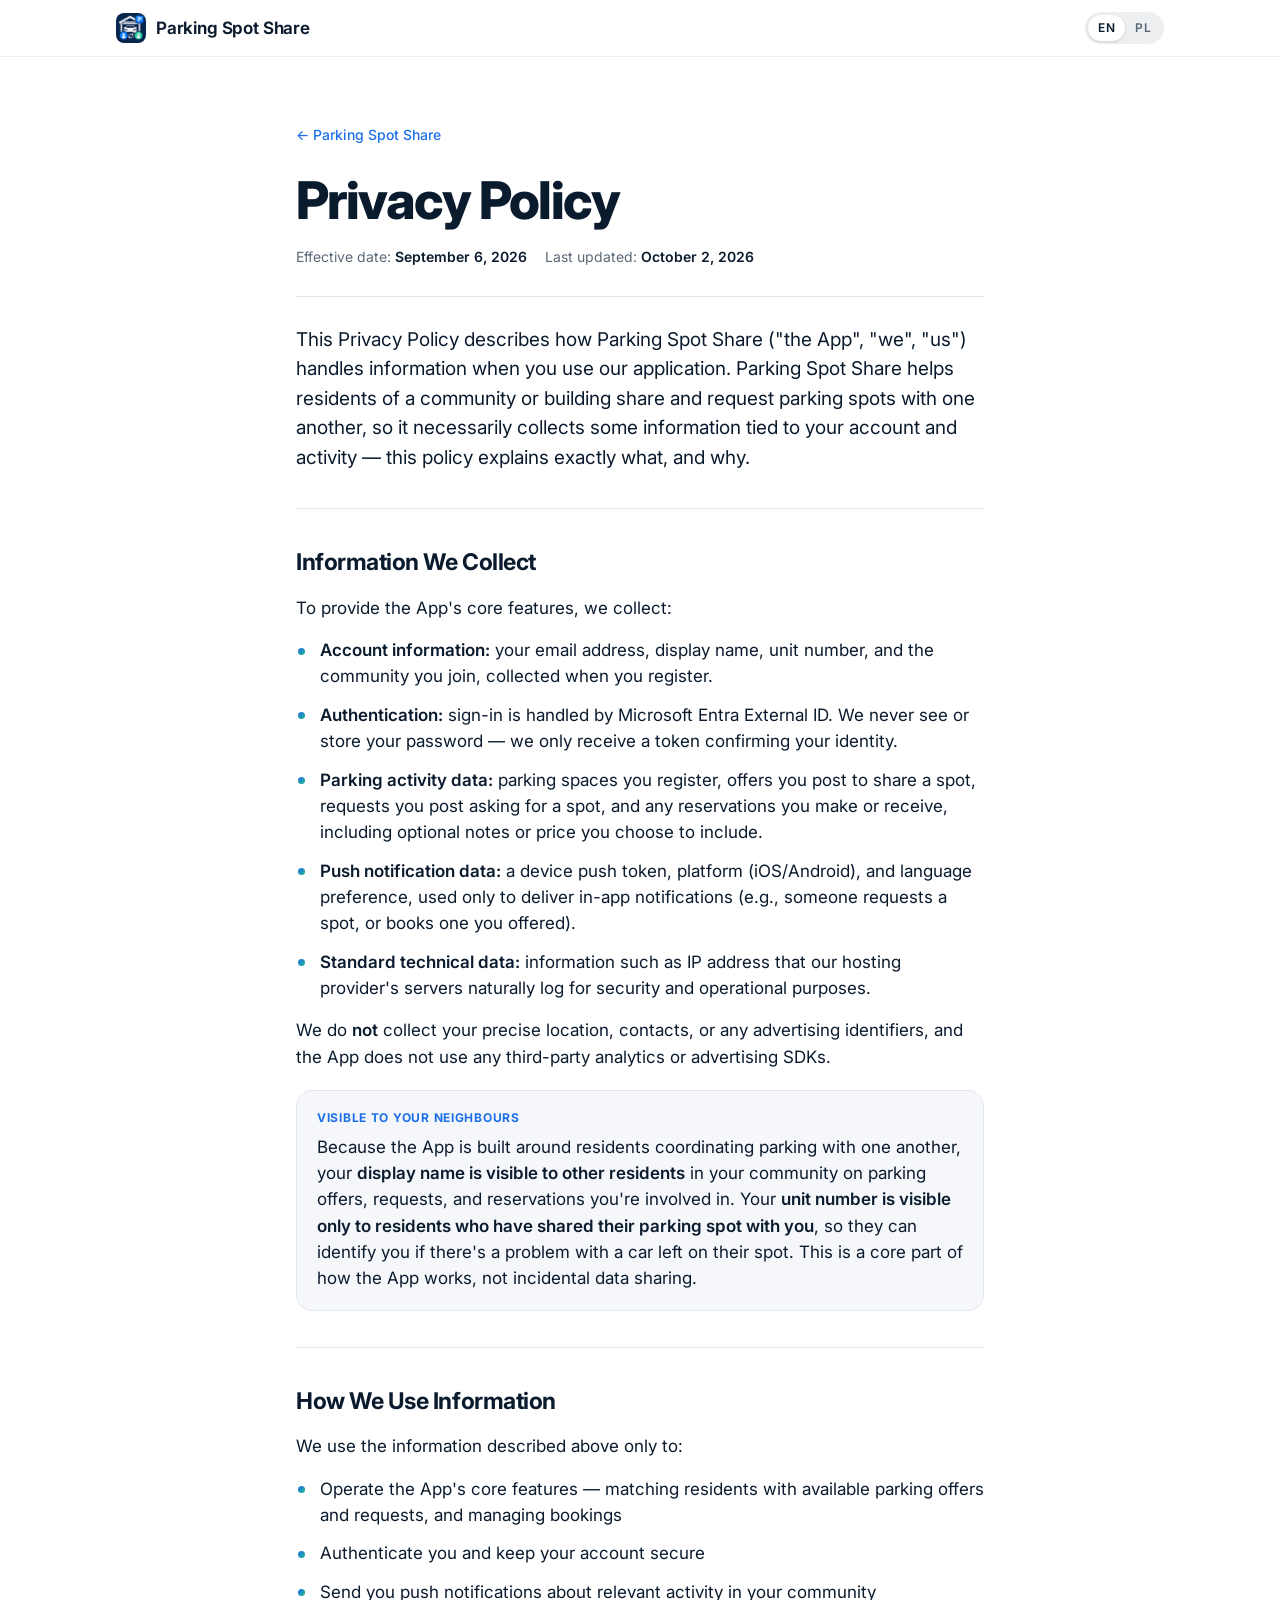
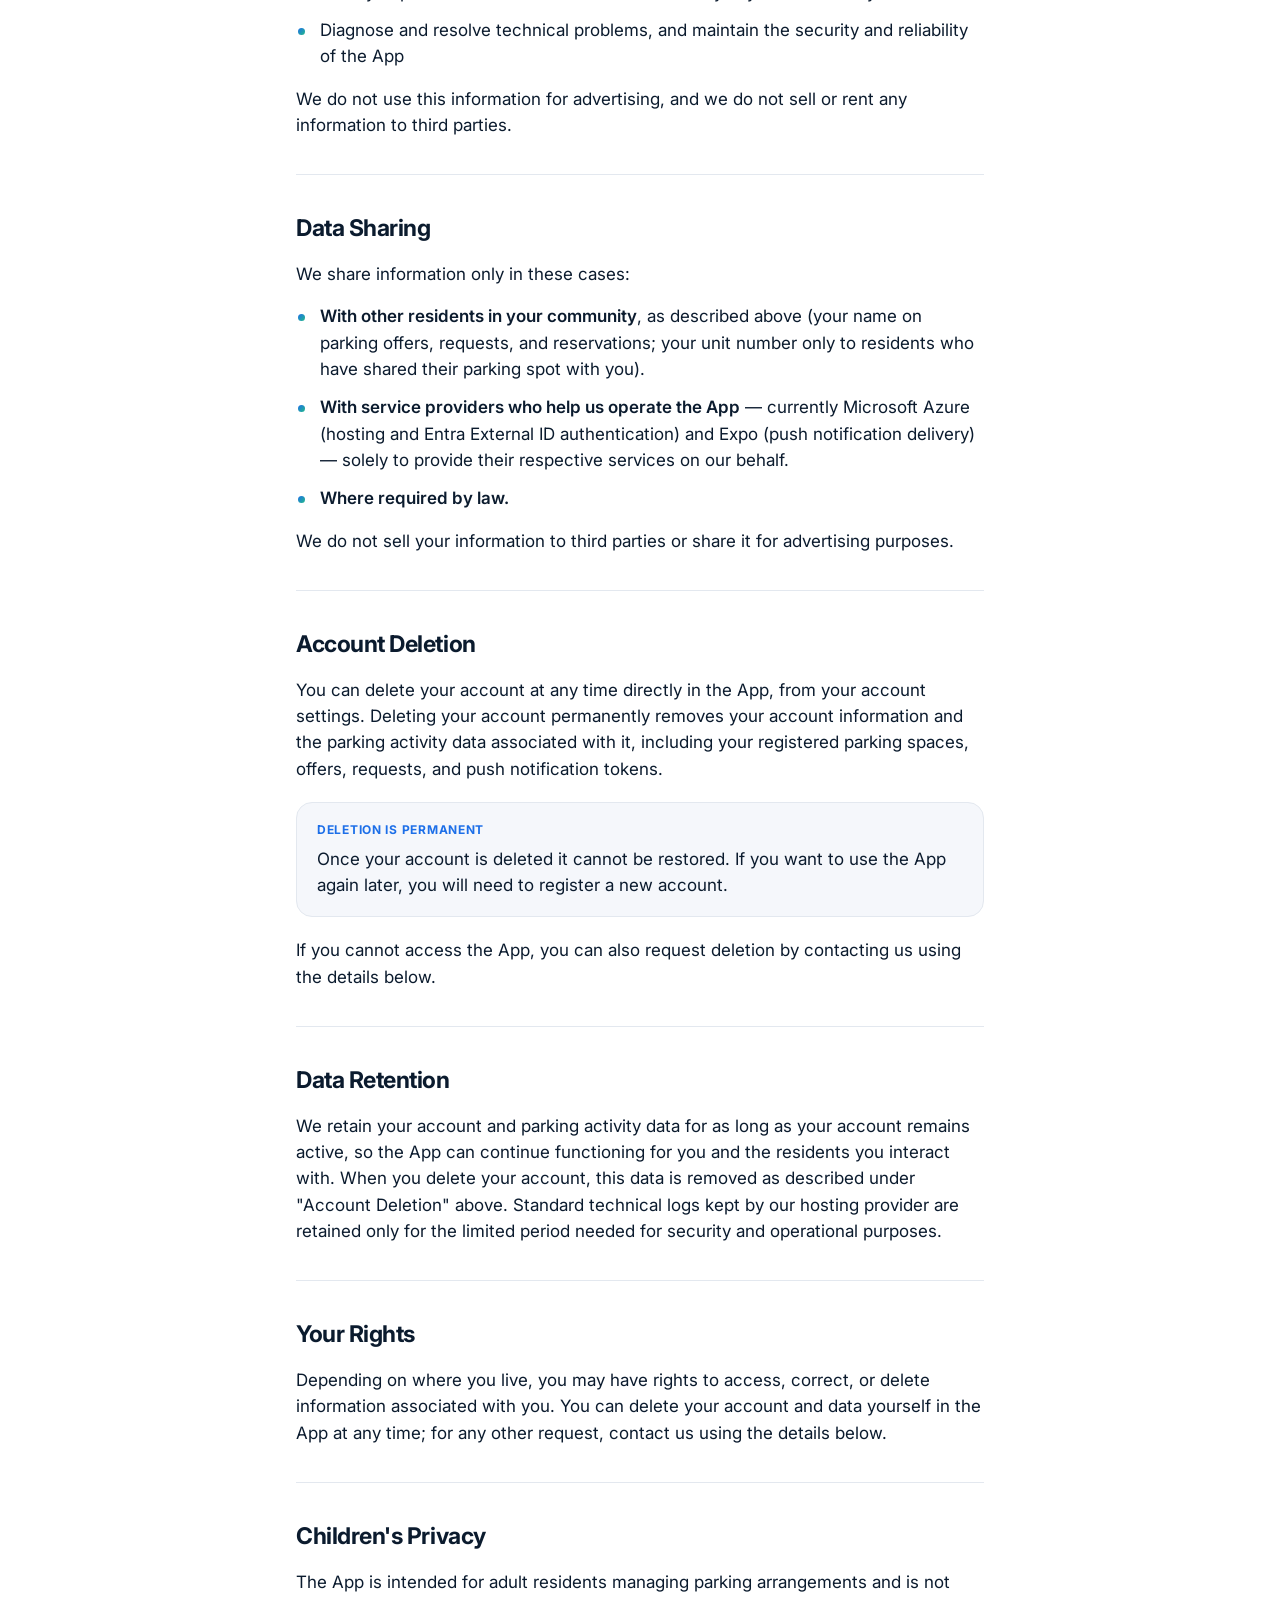
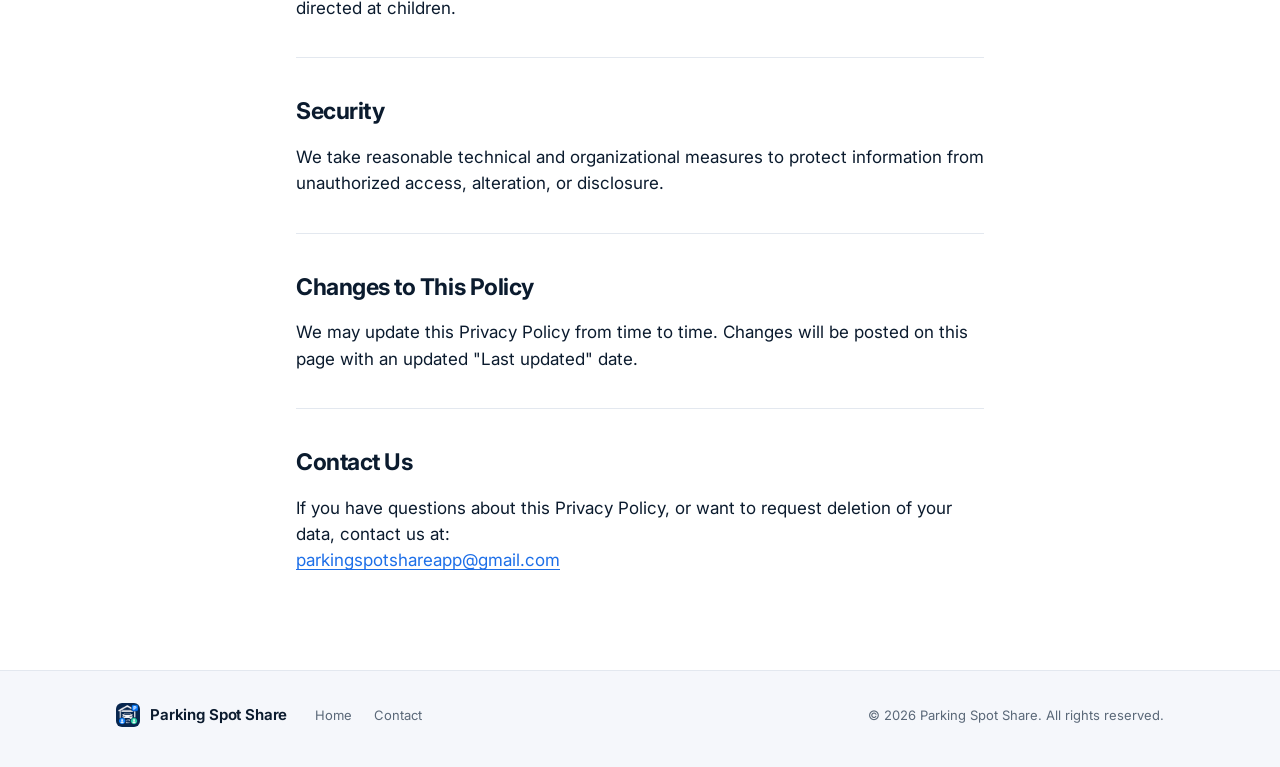
==== privacy/index.html @ 96d8b507 "Add Parking Spot Share landing page, move privacy policy to /privacy/ - New landing page with app mo" ====
<!DOCTYPE html>
<html lang="en">
<head>
<meta charset="UTF-8">
<meta name="viewport" content="width=device-width, initial-scale=1">
<title>Parking Spot Share Privacy Policy</title>
<meta name="description" content="How Parking Spot Share handles your information.">
<link rel="icon" type="image/png" sizes="32x32" href="../favicon-32.png">
<link rel="icon" type="image/png" sizes="256x256" href="../icon.png">
<link rel="apple-touch-icon" href="../apple-touch-icon.png">
<script>
  (function () {
    var lang = null;
    try { lang = new URLSearchParams(location.search).get("lang"); } catch (e) {}
    if (lang !== "en" && lang !== "pl") {
      try { lang = localStorage.getItem("lang"); } catch (e) {}
    }
    if (lang !== "en" && lang !== "pl") {
      lang = /^pl\b/i.test(navigator.language || "") ? "pl" : "en";
    }
    document.documentElement.lang = lang;
  })();
</script>
<link rel="preconnect" href="https://fonts.googleapis.com">
<link rel="preconnect" href="https://fonts.gstatic.com" crossorigin>
<link href="https://fonts.googleapis.com/css2?family=Inter:wght@400;500;600;700;800&display=swap" rel="stylesheet">
<link rel="stylesheet" href="../site.css">
<style>
  html[lang="en"] [data-lang="pl"],
  html[lang="pl"] [data-lang="en"] { display: none; }

  main {
    max-width: 720px;
    margin: 0 auto;
    padding: 64px 16px 96px;
  }

  .back {
    display: inline-flex;
    align-items: center;
    gap: 6px;
    font-size: 14px;
    font-weight: 500;
    text-decoration: none;
    margin-bottom: 28px;
  }

  .back:hover { text-decoration: underline; }

  h1 {
    font-size: clamp(36px, 6vw, 52px);
    line-height: 1.05;
    font-weight: 800;
    letter-spacing: -0.03em;
    margin: 0 0 18px;
    text-wrap: balance;
  }

  .meta {
    display: flex;
    flex-wrap: wrap;
    gap: 8px 18px;
    font-size: 14px;
    color: var(--text-muted);
    padding-bottom: 28px;
    margin-bottom: 8px;
    border-bottom: 1px solid var(--border);
  }

  .meta strong { color: var(--text); font-weight: 600; }

  .lede { font-size: 19px; line-height: 1.55; margin: 28px 0 0; }

  section {
    padding-top: 36px;
    margin-top: 36px;
    border-top: 1px solid var(--border);
  }

  h2 {
    font-size: 23px;
    font-weight: 700;
    letter-spacing: -0.02em;
    margin: 0 0 14px;
    text-wrap: balance;
  }

  p { margin: 0 0 16px; }
  p:last-child { margin-bottom: 0; }

  ul {
    margin: 0 0 16px;
    padding-left: 0;
    list-style: none;
    display: flex;
    flex-direction: column;
    gap: 12px;
  }

  li { padding-left: 24px; position: relative; }

  li::before {
    content: "";
    position: absolute;
    left: 2px;
    top: 0.62em;
    width: 7px;
    height: 7px;
    border-radius: 50%;
    background: linear-gradient(135deg, var(--blue), var(--mint));
  }

  strong { font-weight: 600; }

  .callout {
    background: var(--bg-soft);
    border: 1px solid var(--border);
    border-radius: 16px;
    padding: 18px 20px;
    margin: 20px 0;
  }

  .callout p { margin: 0; }

  .callout .label {
    display: block;
    font-size: 12px;
    font-weight: 700;
    letter-spacing: 0.06em;
    text-transform: uppercase;
    color: var(--blue);
    margin-bottom: 6px;
  }

  @media (max-width: 480px) {
    main { padding: 40px 16px 64px; }
    .lede { font-size: 17.5px; }
  }
</style>
</head>
<body>

<header class="nav">
  <div class="nav-inner">
    <a class="brand" href="../"><img src="../icon.png" alt="" width="30" height="30">Parking Spot Share</a>
    <div class="nav-right">
      <div class="lang-switch" role="group" aria-label="Language / Język">
        <button type="button" data-set-lang="en" lang="en">EN</button>
        <button type="button" data-set-lang="pl" lang="pl">PL</button>
      </div>
    </div>
  </div>
</header>

<main data-lang="en" lang="en">
  <a class="back" href="../">← Parking Spot Share</a>
  <h1>Privacy Policy</h1>
  <div class="meta">
    <span>Effective date: <strong>September 6, 2026</strong></span>
    <span>Last updated: <strong>October 2, 2026</strong></span>
  </div>

  <p class="lede">This Privacy Policy describes how Parking Spot Share ("the App", "we", "us") handles information when you use our application. Parking Spot Share helps residents of a community or building share and request parking spots with one another, so it necessarily collects some information tied to your account and activity — this policy explains exactly what, and why.</p>

  <section>
    <h2>Information We Collect</h2>
    <p>To provide the App's core features, we collect:</p>
    <ul>
      <li><strong>Account information:</strong> your email address, display name, unit number, and the community you join, collected when you register.</li>
      <li><strong>Authentication:</strong> sign-in is handled by Microsoft Entra External ID. We never see or store your password — we only receive a token confirming your identity.</li>
      <li><strong>Parking activity data:</strong> parking spaces you register, offers you post to share a spot, requests you post asking for a spot, and any reservations you make or receive, including optional notes or price you choose to include.</li>
      <li><strong>Push notification data:</strong> a device push token, platform (iOS/Android), and language preference, used only to deliver in-app notifications (e.g., someone requests a spot, or books one you offered).</li>
      <li><strong>Standard technical data:</strong> information such as IP address that our hosting provider's servers naturally log for security and operational purposes.</li>
    </ul>
    <p>We do <strong>not</strong> collect your precise location, contacts, or any advertising identifiers, and the App does not use any third-party analytics or advertising SDKs.</p>

    <div class="callout">
      <span class="label">Visible to your neighbours</span>
      <p>Because the App is built around residents coordinating parking with one another, your <strong>display name is visible to other residents</strong> in your community on parking offers, requests, and reservations you're involved in. Your <strong>unit number is visible only to residents who have shared their parking spot with you</strong>, so they can identify you if there's a problem with a car left on their spot. This is a core part of how the App works, not incidental data sharing.</p>
    </div>
  </section>

  <section>
    <h2>How We Use Information</h2>
    <p>We use the information described above only to:</p>
    <ul>
      <li>Operate the App's core features — matching residents with available parking offers and requests, and managing bookings</li>
      <li>Authenticate you and keep your account secure</li>
      <li>Send you push notifications about relevant activity in your community</li>
      <li>Diagnose and resolve technical problems, and maintain the security and reliability of the App</li>
    </ul>
    <p>We do not use this information for advertising, and we do not sell or rent any information to third parties.</p>
  </section>

  <section>
    <h2>Data Sharing</h2>
    <p>We share information only in these cases:</p>
    <ul>
      <li><strong>With other residents in your community</strong>, as described above (your name on parking offers, requests, and reservations; your unit number only to residents who have shared their parking spot with you).</li>
      <li><strong>With service providers who help us operate the App</strong> — currently Microsoft Azure (hosting and Entra External ID authentication) and Expo (push notification delivery) — solely to provide their respective services on our behalf.</li>
      <li><strong>Where required by law.</strong></li>
    </ul>
    <p>We do not sell your information to third parties or share it for advertising purposes.</p>
  </section>

  <section>
    <h2>Account Deletion</h2>
    <p>You can delete your account at any time directly in the App, from your account settings. Deleting your account permanently removes your account information and the parking activity data associated with it, including your registered parking spaces, offers, requests, and push notification tokens.</p>
    <div class="callout">
      <span class="label">Deletion is permanent</span>
      <p>Once your account is deleted it cannot be restored. If you want to use the App again later, you will need to register a new account.</p>
    </div>
    <p>If you cannot access the App, you can also request deletion by contacting us using the details below.</p>
  </section>

  <section>
    <h2>Data Retention</h2>
    <p>We retain your account and parking activity data for as long as your account remains active, so the App can continue functioning for you and the residents you interact with. When you delete your account, this data is removed as described under "Account Deletion" above. Standard technical logs kept by our hosting provider are retained only for the limited period needed for security and operational purposes.</p>
  </section>

  <section>
    <h2>Your Rights</h2>
    <p>Depending on where you live, you may have rights to access, correct, or delete information associated with you. You can delete your account and data yourself in the App at any time; for any other request, contact us using the details below.</p>
  </section>

  <section>
    <h2>Children's Privacy</h2>
    <p>The App is intended for adult residents managing parking arrangements and is not directed at children.</p>
  </section>

  <section>
    <h2>Security</h2>
    <p>We take reasonable technical and organizational measures to protect information from unauthorized access, alteration, or disclosure.</p>
  </section>

  <section>
    <h2>Changes to This Policy</h2>
    <p>We may update this Privacy Policy from time to time. Changes will be posted on this page with an updated "Last updated" date.</p>
  </section>

  <section>
    <h2>Contact Us</h2>
    <p>If you have questions about this Privacy Policy, or want to request deletion of your data, contact us at:<br>
    <a href="mailto:parkingspotshareapp@gmail.com">parkingspotshareapp@gmail.com</a></p>
  </section>
</main>

<main data-lang="pl" lang="pl">
  <a class="back" href="../">← Parking Spot Share</a>
  <h1>Polityka prywatności</h1>
  <div class="meta">
    <span>Data wejścia w życie: <strong>6 września 2026</strong></span>
    <span>Ostatnia aktualizacja: <strong>2 października 2026</strong></span>
  </div>

  <p class="lede">Niniejsza Polityka prywatności opisuje, w jaki sposób Parking Spot Share („Aplikacja”, „my”) przetwarza informacje podczas korzystania z naszej aplikacji. Parking Spot Share pomaga mieszkańcom osiedla lub budynku udostępniać sobie nawzajem miejsca parkingowe i prosić o nie, dlatego z konieczności zbiera pewne informacje związane z Twoim kontem i aktywnością — ta polityka wyjaśnia dokładnie, jakie i w jakim celu.</p>

  <section>
    <h2>Jakie informacje zbieramy</h2>
    <p>Aby zapewnić podstawowe funkcje Aplikacji, zbieramy:</p>
    <ul>
      <li><strong>Dane konta:</strong> Twój adres e-mail, nazwę wyświetlaną, numer lokalu oraz społeczność, do której dołączasz — zbierane podczas rejestracji.</li>
      <li><strong>Uwierzytelnianie:</strong> logowanie obsługuje Microsoft Entra External ID. Nigdy nie widzimy ani nie przechowujemy Twojego hasła — otrzymujemy jedynie token potwierdzający Twoją tożsamość.</li>
      <li><strong>Dane o aktywności parkingowej:</strong> zarejestrowane przez Ciebie miejsca parkingowe, publikowane oferty udostępnienia miejsca, prośby o miejsce oraz dokonane lub otrzymane rezerwacje, w tym opcjonalne notatki lub cena, jeśli zdecydujesz się je dodać.</li>
      <li><strong>Dane powiadomień push:</strong> token push urządzenia, platforma (iOS/Android) oraz preferowany język — używane wyłącznie do dostarczania powiadomień z Aplikacji (np. gdy ktoś poprosi o miejsce lub zarezerwuje oferowane przez Ciebie miejsce).</li>
      <li><strong>Standardowe dane techniczne:</strong> informacje takie jak adres IP, które serwery naszego dostawcy hostingu rejestrują w sposób naturalny ze względów bezpieczeństwa i operacyjnych.</li>
    </ul>
    <p><strong>Nie</strong> zbieramy Twojej dokładnej lokalizacji, kontaktów ani żadnych identyfikatorów reklamowych, a Aplikacja nie korzysta z zewnętrznych narzędzi analitycznych ani reklamowych.</p>

    <div class="callout">
      <span class="label">Widoczne dla sąsiadów</span>
      <p>Ponieważ Aplikacja służy mieszkańcom do wspólnego organizowania parkowania, Twoja <strong>nazwa wyświetlana jest widoczna dla innych mieszkańców</strong> Twojej społeczności przy ofertach, prośbach i rezerwacjach, w których uczestniczysz. Twój <strong>numer lokalu widzą wyłącznie mieszkańcy, którzy udostępnili Ci swoje miejsce parkingowe</strong> — aby mogli Cię zidentyfikować w razie problemu z samochodem pozostawionym na ich miejscu. Jest to podstawowy element działania Aplikacji, a nie przypadkowe udostępnianie danych.</p>
    </div>
  </section>

  <section>
    <h2>Jak wykorzystujemy informacje</h2>
    <p>Opisane powyżej informacje wykorzystujemy wyłącznie w celu:</p>
    <ul>
      <li>Zapewnienia podstawowych funkcji Aplikacji — łączenia mieszkańców z dostępnymi ofertami i prośbami o miejsca parkingowe oraz zarządzania rezerwacjami</li>
      <li>Uwierzytelniania Cię i zapewnienia bezpieczeństwa Twojego konta</li>
      <li>Wysyłania powiadomień push o istotnej aktywności w Twojej społeczności</li>
      <li>Diagnozowania i rozwiązywania problemów technicznych oraz utrzymania bezpieczeństwa i niezawodności Aplikacji</li>
    </ul>
    <p>Nie wykorzystujemy tych informacji do celów reklamowych i nie sprzedajemy ani nie wynajmujemy żadnych informacji podmiotom trzecim.</p>
  </section>

  <section>
    <h2>Udostępnianie danych</h2>
    <p>Udostępniamy informacje wyłącznie w następujących przypadkach:</p>
    <ul>
      <li><strong>Innym mieszkańcom Twojej społeczności</strong>, jak opisano powyżej (Twoja nazwa przy ofertach, prośbach i rezerwacjach; numer lokalu wyłącznie mieszkańcom, którzy udostępnili Ci swoje miejsce parkingowe).</li>
      <li><strong>Dostawcom usług, którzy pomagają nam prowadzić Aplikację</strong> — obecnie Microsoft Azure (hosting i uwierzytelnianie Entra External ID) oraz Expo (dostarczanie powiadomień push) — wyłącznie w celu świadczenia przez nich usług w naszym imieniu.</li>
      <li><strong>Gdy wymagają tego przepisy prawa.</strong></li>
    </ul>
    <p>Nie sprzedajemy Twoich informacji podmiotom trzecim ani nie udostępniamy ich w celach reklamowych.</p>
  </section>

  <section>
    <h2>Usunięcie konta</h2>
    <p>Możesz w każdej chwili usunąć swoje konto bezpośrednio w Aplikacji, w ustawieniach konta. Usunięcie konta trwale usuwa dane konta oraz powiązane z nim dane o aktywności parkingowej, w tym zarejestrowane miejsca parkingowe, oferty, prośby i tokeny powiadomień push.</p>
    <div class="callout">
      <span class="label">Usunięcie jest trwałe</span>
      <p>Usuniętego konta nie można przywrócić. Jeśli zechcesz ponownie korzystać z Aplikacji, konieczne będzie zarejestrowanie nowego konta.</p>
    </div>
    <p>Jeśli nie masz dostępu do Aplikacji, możesz również poprosić o usunięcie danych, kontaktując się z nami za pomocą danych podanych poniżej.</p>
  </section>

  <section>
    <h2>Przechowywanie danych</h2>
    <p>Przechowujemy dane Twojego konta i aktywności parkingowej tak długo, jak Twoje konto pozostaje aktywne, aby Aplikacja mogła nadal działać dla Ciebie i mieszkańców, z którymi współpracujesz. Po usunięciu konta dane te są usuwane w sposób opisany powyżej w sekcji „Usunięcie konta”. Standardowe logi techniczne prowadzone przez naszego dostawcę hostingu są przechowywane wyłącznie przez ograniczony czas niezbędny ze względów bezpieczeństwa i operacyjnych.</p>
  </section>

  <section>
    <h2>Twoje prawa</h2>
    <p>W zależności od miejsca zamieszkania możesz mieć prawo do dostępu do dotyczących Cię informacji, ich sprostowania lub usunięcia. Konto i dane możesz w każdej chwili usunąć samodzielnie w Aplikacji; w przypadku innych żądań skontaktuj się z nami za pomocą danych podanych poniżej.</p>
  </section>

  <section>
    <h2>Prywatność dzieci</h2>
    <p>Aplikacja jest przeznaczona dla dorosłych mieszkańców organizujących parkowanie i nie jest skierowana do dzieci.</p>
  </section>

  <section>
    <h2>Bezpieczeństwo</h2>
    <p>Stosujemy uzasadnione środki techniczne i organizacyjne, aby chronić informacje przed nieuprawnionym dostępem, zmianą lub ujawnieniem.</p>
  </section>

  <section>
    <h2>Zmiany niniejszej polityki</h2>
    <p>Możemy od czasu do czasu aktualizować niniejszą Politykę prywatności. Zmiany będą publikowane na tej stronie wraz ze zaktualizowaną datą ostatniej aktualizacji.</p>
  </section>

  <section>
    <h2>Kontakt</h2>
    <p>Jeśli masz pytania dotyczące niniejszej Polityki prywatności lub chcesz poprosić o usunięcie swoich danych, skontaktuj się z nami:<br>
    <a href="mailto:parkingspotshareapp@gmail.com">parkingspotshareapp@gmail.com</a></p>
  </section>
</main>

<footer class="footer">
  <div class="footer-inner">
    <a class="brand" href="../"><img src="../icon.png" alt="" width="24" height="24">Parking Spot Share</a>
    <nav class="footer-links" aria-label="Footer">
      <a href="../" data-lang="en">Home</a>
      <a href="../" data-lang="pl">Strona główna</a>
      <a href="mailto:parkingspotshareapp@gmail.com" data-lang="en">Contact</a>
      <a href="mailto:parkingspotshareapp@gmail.com" data-lang="pl">Kontakt</a>
    </nav>
    <span class="footer-copy" data-lang="en">&copy; 2026 Parking Spot Share. All rights reserved.</span>
    <span class="footer-copy" data-lang="pl">&copy; 2026 Parking Spot Share. Wszelkie prawa zastrzeżone.</span>
  </div>
</footer>

<script>
  (function () {
    var titles = { en: "Parking Spot Share Privacy Policy", pl: "Parking Spot Share – Polityka prywatności" };
    var buttons = document.querySelectorAll("[data-set-lang]");

    function apply(lang) {
      document.documentElement.lang = lang;
      document.title = titles[lang];
      buttons.forEach(function (b) {
        b.setAttribute("aria-pressed", String(b.getAttribute("data-set-lang") === lang));
      });
    }

    buttons.forEach(function (b) {
      b.addEventListener("click", function () {
        var lang = b.getAttribute("data-set-lang");
        try { localStorage.setItem("lang", lang); } catch (e) {}
        apply(lang);
      });
    });

    apply(document.documentElement.lang === "pl" ? "pl" : "en");
  })();
</script>

</body>
</html>
---- site.css ----
/* Shared styles for the landing page and the privacy policy. */

:root {
  --bg: #FFFFFF;
  --bg-soft: #F5F7FB;
  --surface: #FFFFFF;
  --text: #0B1B2E;
  --text-muted: #5A6878;
  --navy: #08274F;
  --blue: #1D6FE8;
  --mint: #22B98A;
  --accent: #08274F;
  --accent-ink: #FFFFFF;
  --link: #1D6FE8;
  --border: #E3E8EF;
  --nav-bg: rgba(255, 255, 255, 0.72);
  --shadow: 0 30px 60px -20px rgba(8, 39, 79, 0.28), 0 18px 36px -18px rgba(0, 0, 0, 0.25);
  --radius: 22px;
}

@media (prefers-color-scheme: dark) {
  :root:not([data-theme="light"]) {
    --bg: #05101E;
    --bg-soft: #0B1A2C;
    --surface: #102238;
    --text: #EEF2F7;
    --text-muted: #9AA8B8;
    --accent: #7FB0F5;
    --accent-ink: #05101E;
    --link: #7FB0F5;
    --border: #1E3149;
    --nav-bg: rgba(5, 16, 30, 0.72);
    --shadow: 0 30px 60px -20px rgba(0, 0, 0, 0.6), 0 18px 36px -18px rgba(0, 0, 0, 0.5);
  }
}

:root[data-theme="dark"] {
  --bg: #05101E;
  --bg-soft: #0B1A2C;
  --surface: #102238;
  --text: #EEF2F7;
  --text-muted: #9AA8B8;
  --accent: #7FB0F5;
  --accent-ink: #05101E;
  --link: #7FB0F5;
  --border: #1E3149;
  --nav-bg: rgba(5, 16, 30, 0.72);
  --shadow: 0 30px 60px -20px rgba(0, 0, 0, 0.6), 0 18px 36px -18px rgba(0, 0, 0, 0.5);
}

* { box-sizing: border-box; }

html { scroll-behavior: smooth; scroll-padding-top: 64px; }

@media (prefers-reduced-motion: reduce) {
  html { scroll-behavior: auto; }
}

body {
  margin: 0;
  background: var(--bg);
  color: var(--text);
  font-family: -apple-system, BlinkMacSystemFont, "SF Pro Text", "Inter", "Segoe UI", Roboto, sans-serif;
  font-size: 17px;
  line-height: 1.55;
  -webkit-font-smoothing: antialiased;
  overflow-x: hidden;
}

a { color: var(--link); text-underline-offset: 3px; }

.visually-hidden {
  position: absolute;
  width: 1px;
  height: 1px;
  overflow: hidden;
  clip: rect(0 0 0 0);
  white-space: nowrap;
}

a:focus-visible, button:focus-visible {
  outline: 2px solid var(--blue);
  outline-offset: 3px;
  border-radius: 6px;
}

/* ── Navigation ─────────────────────────────────────────────── */

.nav {
  position: sticky;
  top: 0;
  z-index: 50;
  background: var(--nav-bg);
  -webkit-backdrop-filter: saturate(180%) blur(20px);
  backdrop-filter: saturate(180%) blur(20px);
  border-bottom: 1px solid color-mix(in srgb, var(--border) 70%, transparent);
}

.nav-inner {
  max-width: 1080px;
  margin: 0 auto;
  height: 56px;
  padding: 0 16px;
  display: flex;
  align-items: center;
  gap: 20px;
}

.brand {
  display: inline-flex;
  align-items: center;
  gap: 10px;
  color: var(--text);
  text-decoration: none;
  font-weight: 650;
  font-size: 17px;
  white-space: nowrap;
  letter-spacing: -0.01em;
}

.brand img { width: 30px; height: 30px; border-radius: 8px; display: block; }

.nav-links {
  display: flex;
  gap: 22px;
  margin-left: auto;
}

.nav-links a {
  color: var(--text-muted);
  text-decoration: none;
  font-size: 14px;
}

.nav-links a:hover { color: var(--text); }

.nav-right { display: flex; align-items: center; gap: 12px; }

.nav-links + .nav-right { margin-left: 0; }
.nav-inner > .nav-right:only-of-type { margin-left: auto; }

.lang-switch {
  display: inline-flex;
  background: color-mix(in srgb, var(--text) 7%, transparent);
  border-radius: 999px;
  padding: 3px;
}

.lang-switch button {
  appearance: none;
  border: 0;
  background: transparent;
  color: var(--text-muted);
  font: inherit;
  font-size: 12px;
  font-weight: 600;
  letter-spacing: 0.04em;
  padding: 4px 10px;
  border-radius: 999px;
  cursor: pointer;
}

.lang-switch button[aria-pressed="true"] {
  background: var(--surface);
  color: var(--text);
  box-shadow: 0 1px 3px rgba(0, 0, 0, 0.15);
}

.btn {
  display: inline-flex;
  align-items: center;
  justify-content: center;
  gap: 8px;
  border-radius: 999px;
  padding: 9px 18px;
  font-size: 14px;
  font-weight: 600;
  text-decoration: none;
  white-space: nowrap;
  transition: transform 0.15s ease, background 0.15s ease;
}

.btn:active { transform: scale(0.97); }

.btn-primary { background: var(--blue); color: #fff; }
.btn-primary:hover { background: #155CC4; }

@media (max-width: 760px) {
  .nav-links { display: none; }
  .nav-right { margin-left: auto; }
}

@media (max-width: 480px) {
  .nav .btn-primary { display: none; }
}

/* ── Footer ─────────────────────────────────────────────────── */

.footer {
  background: var(--bg-soft);
  border-top: 1px solid var(--border);
  color: var(--text-muted);
  font-size: 13px;
}

.footer-inner {
  max-width: 1080px;
  margin: 0 auto;
  padding: 32px 16px 40px;
  display: flex;
  flex-wrap: wrap;
  align-items: center;
  gap: 16px 28px;
}

.footer .brand { font-size: 15px; }
.footer .brand img { width: 24px; height: 24px; border-radius: 6px; }

.footer-links { display: flex; flex-wrap: wrap; gap: 8px 22px; }
.footer-links a { color: var(--text-muted); text-decoration: none; }
.footer-links a:hover { color: var(--text); text-decoration: underline; }

.footer-copy { margin-left: auto; }

@media (max-width: 600px) {
  .footer-copy { margin-left: 0; width: 100%; }
}
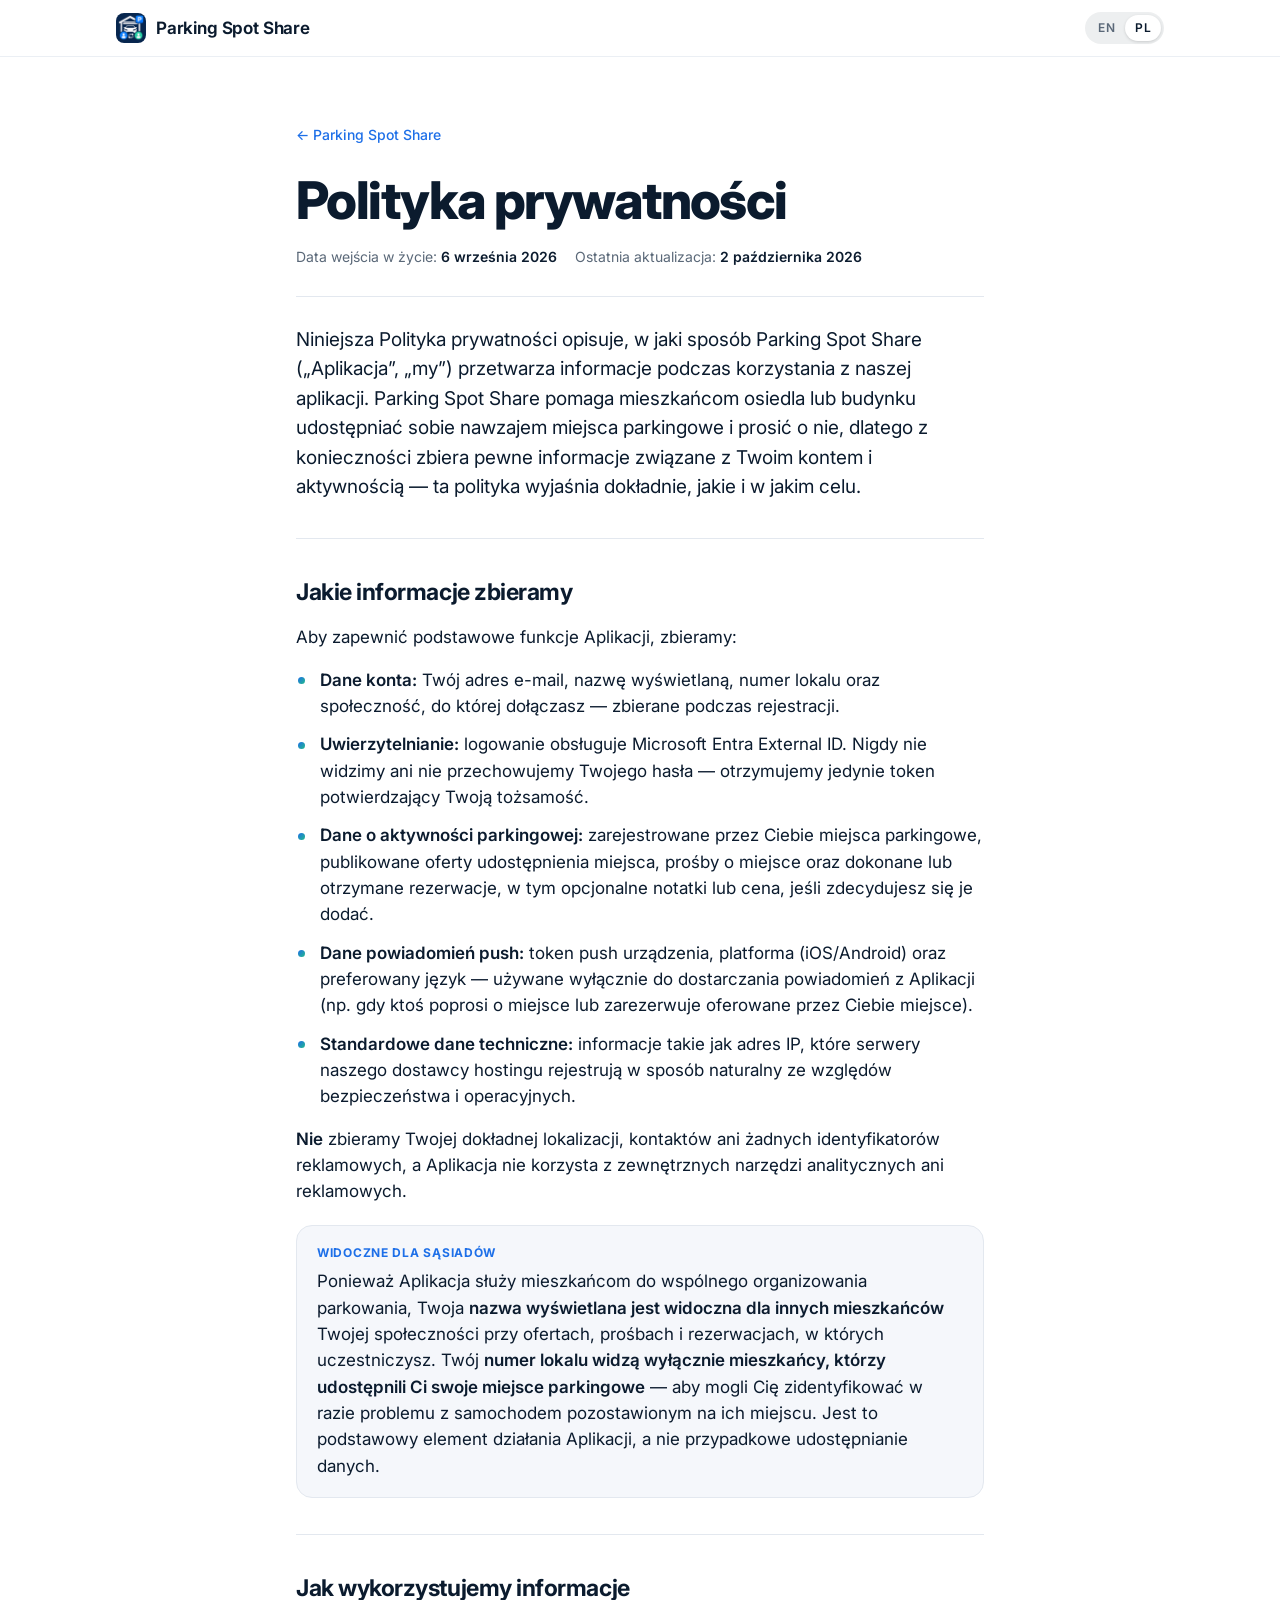
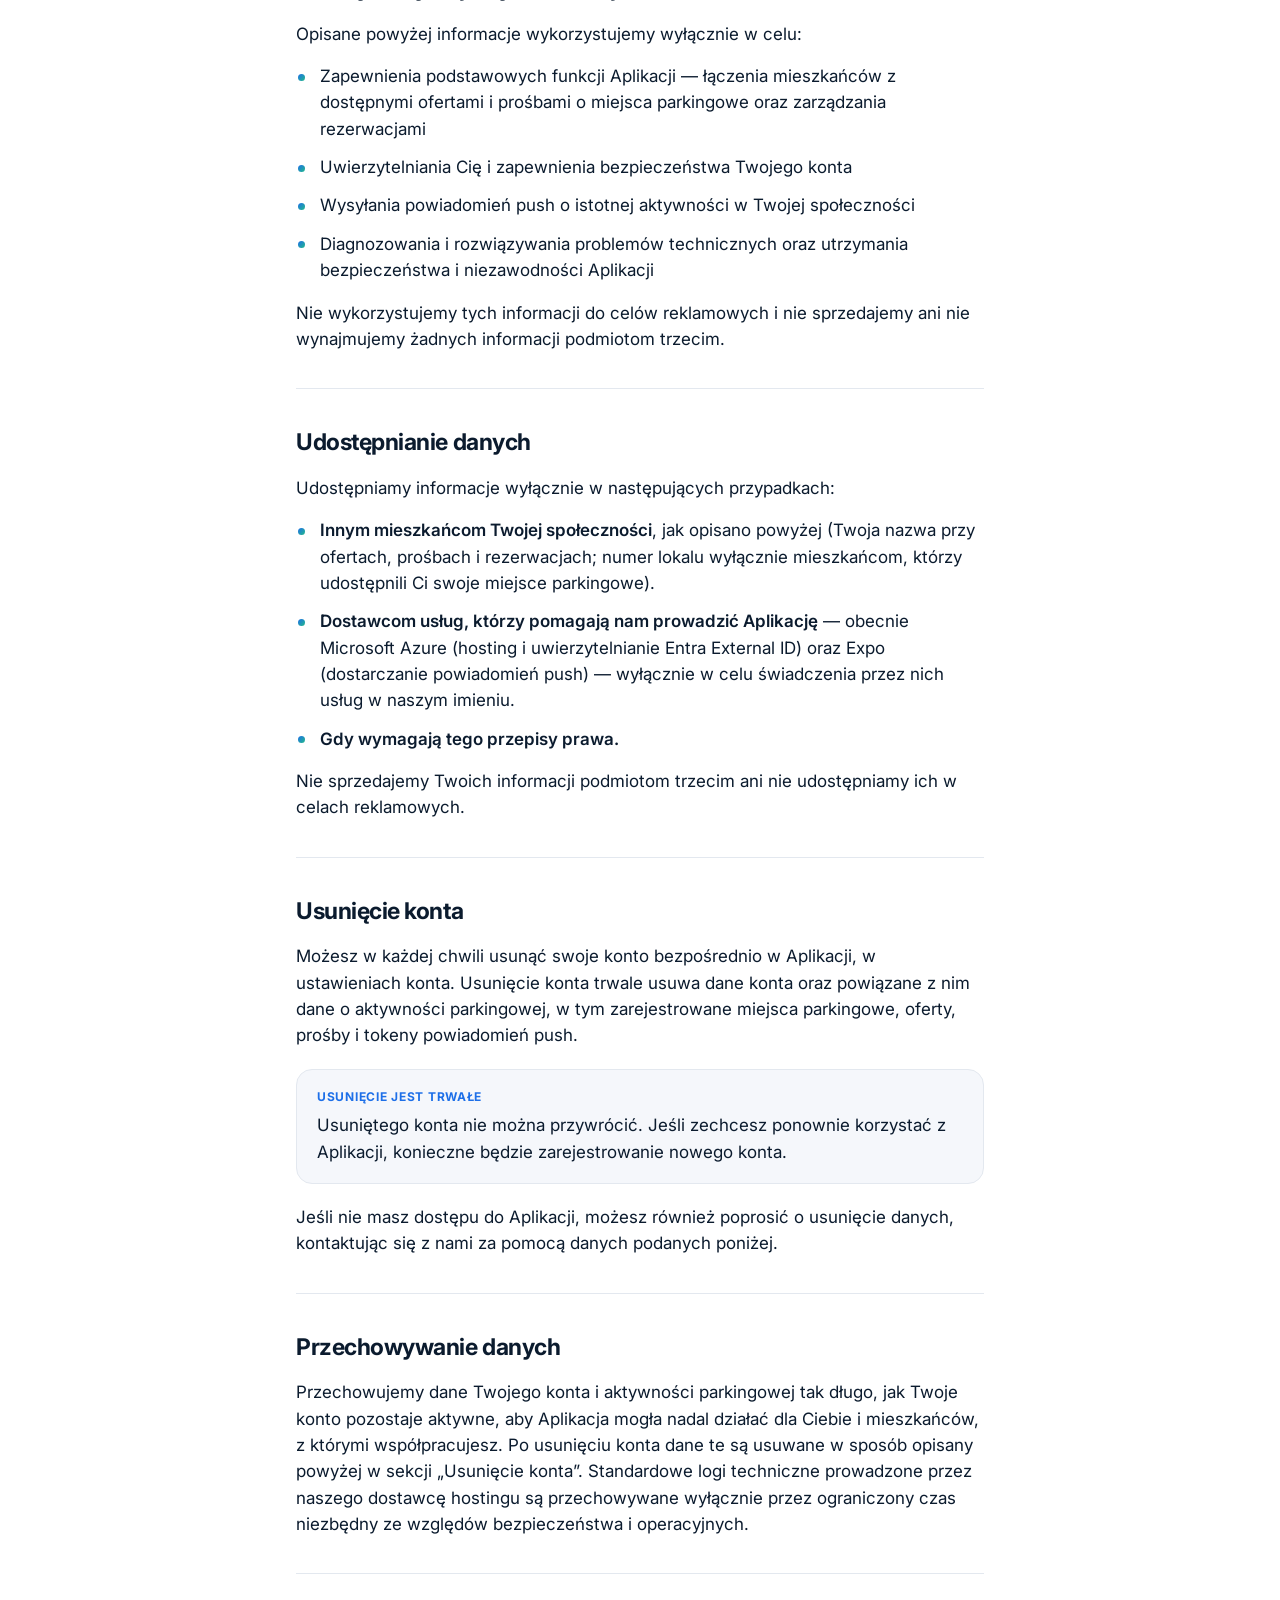
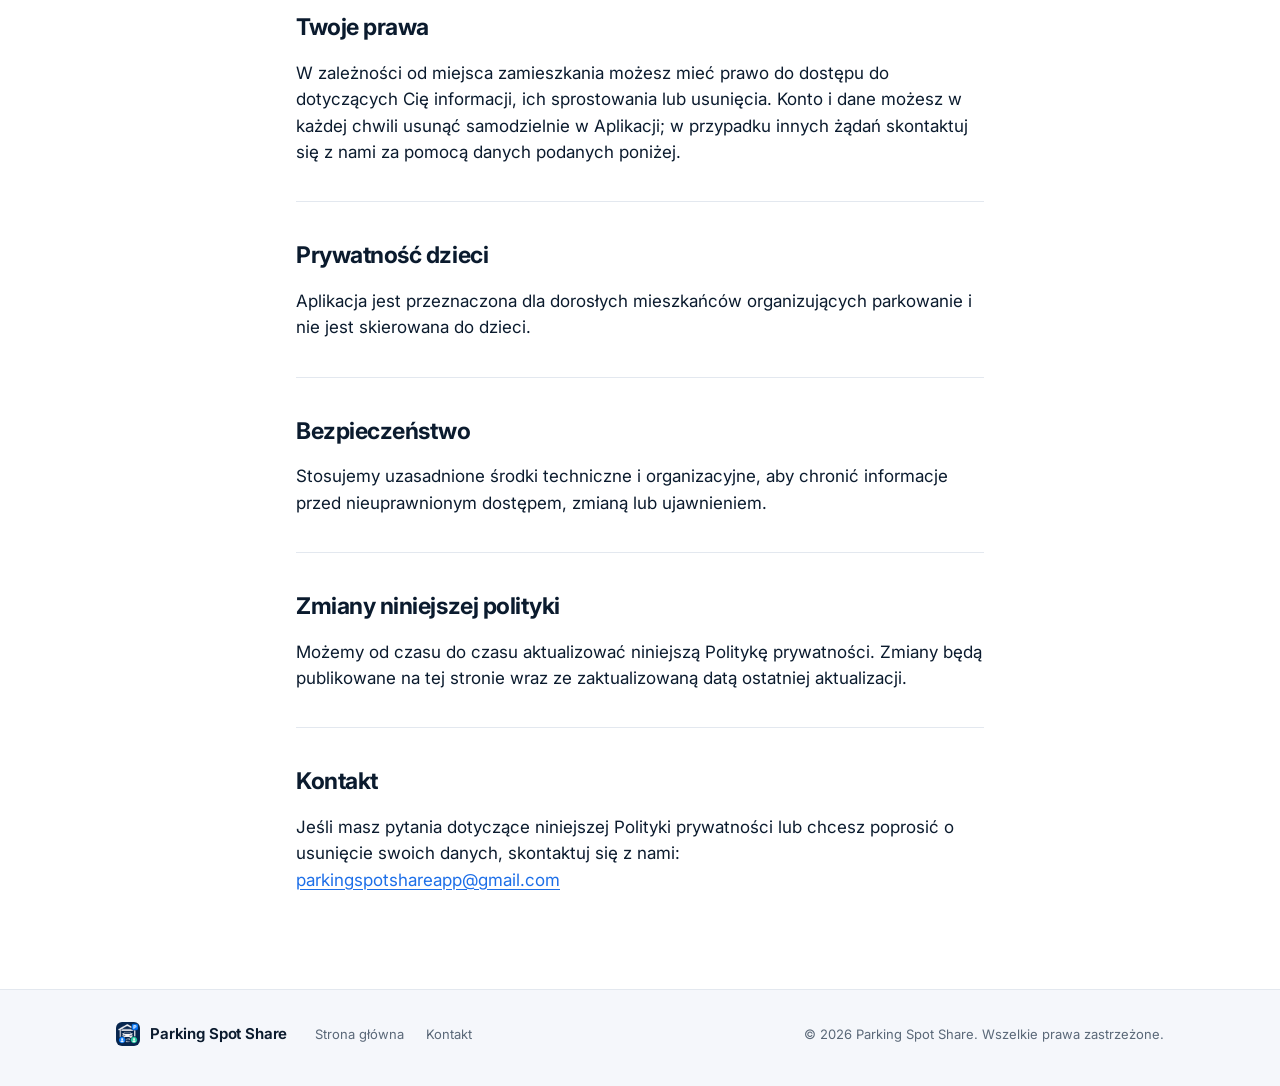
==== commit 63946678: "Default to Polish regardless of the browser language English now shows only when picked with the EN/" ====
--- a/privacy/index.html
+++ b/privacy/index.html
@@ -1,10 +1,23 @@
 <!DOCTYPE html>
-<html lang="en">
+<html lang="pl">
 <head>
 <meta charset="UTF-8">
 <meta name="viewport" content="width=device-width, initial-scale=1">
-<title>Parking Spot Share Privacy Policy</title>
-<meta name="description" content="How Parking Spot Share handles your information.">
+<title>Parking Spot Share – Polityka prywatności</title>
+<meta name="description" content="Jak Parking Spot Share przetwarza Twoje dane.">
+<meta property="og:type" content="website">
+<meta property="og:site_name" content="Parking Spot Share">
+<meta property="og:locale" content="pl_PL">
+<meta property="og:url" content="https://mcmilian.github.io/parkingAppPage/privacy/">
+<meta property="og:title" content="Parking Spot Share – Polityka prywatności">
+<meta property="og:description" content="Jak Parking Spot Share przetwarza Twoje dane.">
+<meta property="og:image" content="https://mcmilian.github.io/parkingAppPage/og-image.jpg">
+<meta property="og:image:type" content="image/jpeg">
+<meta property="og:image:width" content="1200">
+<meta property="og:image:height" content="630">
+<meta property="og:image:alt" content="Parking Spot Share — parking, którym dzielą się sąsiedzi">
+<meta name="twitter:card" content="summary_large_image">
+<meta name="twitter:image" content="https://mcmilian.github.io/parkingAppPage/og-image.jpg">
 <link rel="icon" type="image/png" sizes="32x32" href="../favicon-32.png">
 <link rel="icon" type="image/png" sizes="256x256" href="../icon.png">
 <link rel="apple-touch-icon" href="../apple-touch-icon.png">
@@ -15,9 +28,9 @@
     if (lang !== "en" && lang !== "pl") {
       try { lang = localStorage.getItem("lang"); } catch (e) {}
     }
-    if (lang !== "en" && lang !== "pl") {
-      lang = /^pl\b/i.test(navigator.language || "") ? "pl" : "en";
-    }
+    // Polish by default -- the community is Polish. English only when picked with the switch
+    // (remembered above) or asked for with ?lang=en.
+    if (lang !== "en" && lang !== "pl") lang = "pl";
     document.documentElement.lang = lang;
   })();
 </script>
